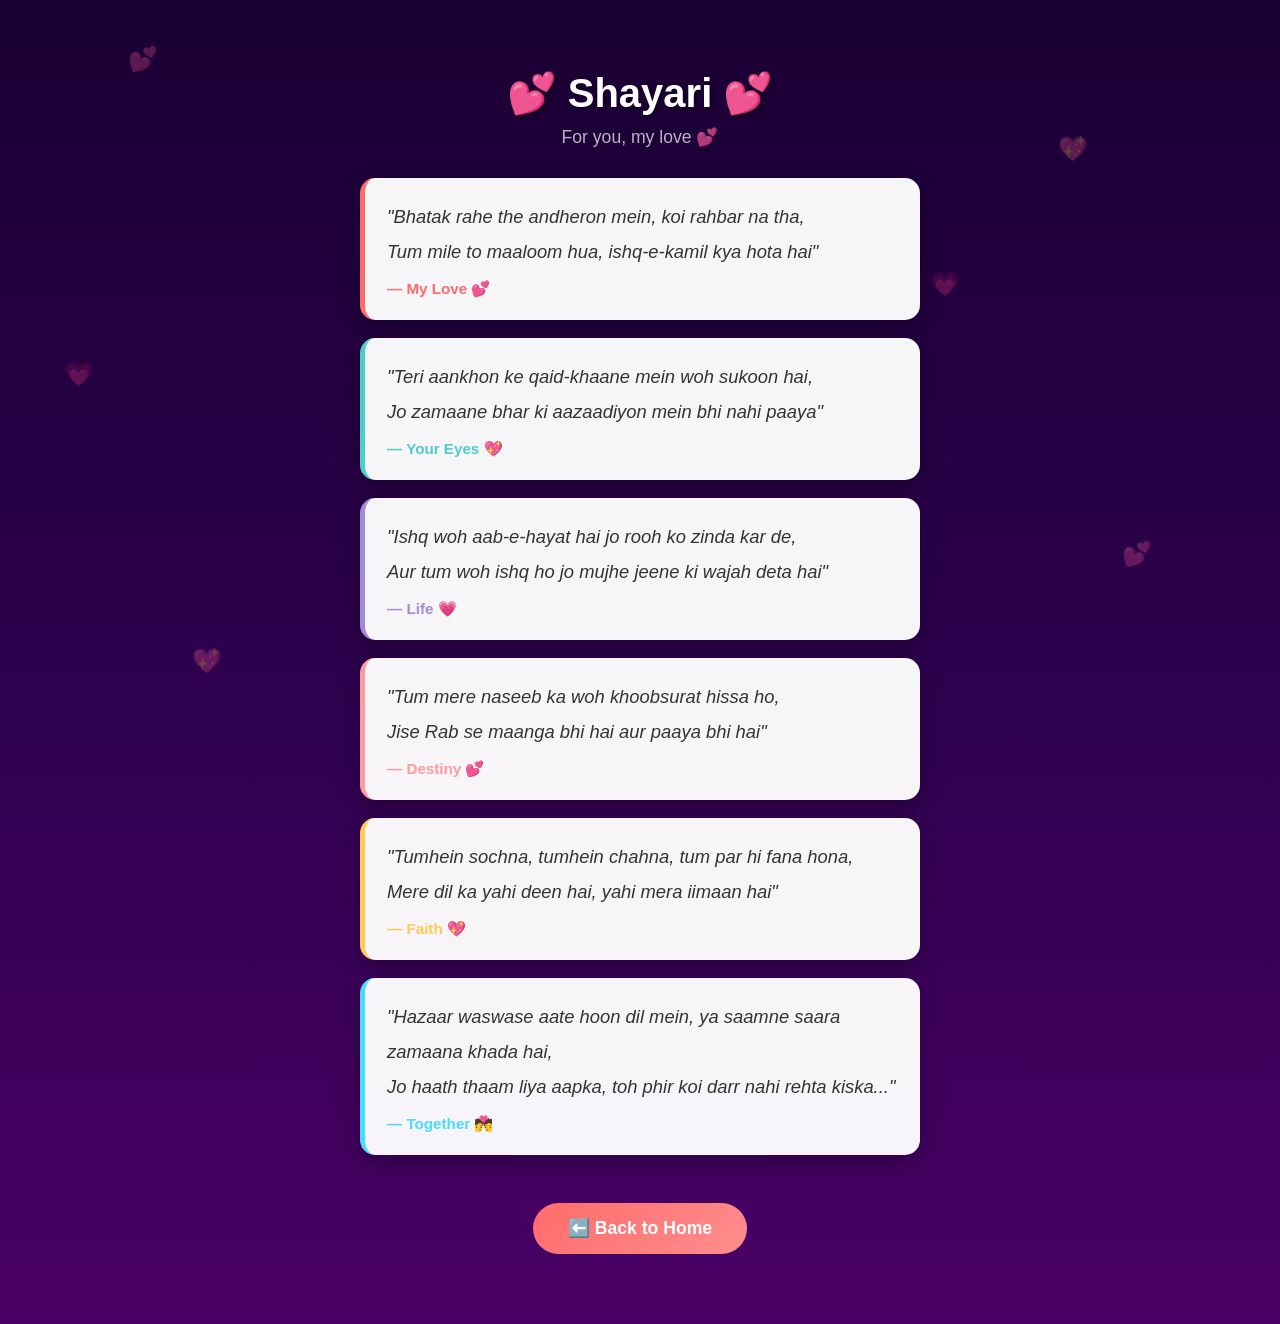
==== shayri.html @ f6050406 "Add files via upload" ====
<!DOCTYPE html>
<html lang="en">
<head>
    <meta charset="UTF-8">
    <meta name="viewport" content="width=device-width, initial-scale=1.0">
    <title>💕 Shayari</title>
    <link rel="stylesheet" href="style.css">
    <style>
        body {
            font-family: 'Arial', sans-serif;
            min-height: 100vh;
            background: linear-gradient(180deg, #1a0033 0%, #2d004d 50%, #4a0066 100%);
            padding: 30px 20px;
        }
        
        .container {
            max-width: 600px;
            margin: 0 auto;
            text-align: center;
        }
        
        h1 {
            color: white;
            font-size: 2.5rem;
            margin-bottom: 10px;
            text-shadow: 2px 2px 4px rgba(0,0,0,0.5);
        }
        
        .subtitle {
            color: white;
            opacity: 0.7;
            margin-bottom: 30px;
            font-size: 1.1rem;
        }
        
        /* Floating hearts */
        .hearts {
            position: fixed;
            top: 0;
            left: 0;
            width: 100%;
            height: 100%;
            pointer-events: none;
            z-index: 0;
        }
        
        .hearts span {
            position: absolute;
            opacity: 0.3;
            font-size: 1.5rem;
            animation: float 3s ease-in-out infinite;
        }
        
        .hearts span:nth-child(1) { top: 5%; left: 10%; animation-delay: 0s; }
        .hearts span:nth-child(2) { top: 15%; right: 15%; animation-delay: 0.5s; }
        .hearts span:nth-child(3) { top: 40%; left: 5%; animation-delay: 1s; }
        .hearts span:nth-child(4) { top: 60%; right: 10%; animation-delay: 1.5s; }
        .hearts span:nth-child(5) { bottom: 25%; left: 15%; animation-delay: 2s; }
        .hearts span:nth-child(6) { top: 30%; right: 25%; animation-delay: 2.5s; }
        
        @keyframes float {
            0%, 100% { transform: translateY(0); }
            50% { transform: translateY(-15px); }
        }
        
        /* Shayari cards */
        .shayari-list {
            position: relative;
            z-index: 1;
            text-align: left;
        }
        
        .shayari-card {
            background: rgba(255,255,255,0.96);
            border-radius: 15px;
            padding: 22px;
            margin-bottom: 18px;
            border-left: 5px solid #ff6b6b;
            box-shadow: 0 8px 25px rgba(0,0,0,0.3);
        }
        
        .shayari-card:nth-child(2) { border-left-color: #4ecdc4; }
        .shayari-card:nth-child(3) { border-left-color: #a18cd1; }
        .shayari-card:nth-child(4) { border-left-color: #ff9a9e; }
        .shayari-card:nth-child(5) { border-left-color: #feca57; }
        .shayari-card:nth-child(6) { border-left-color: #48dbfb; }
        
        .shayari-card p {
            color: #333;
            font-size: 1.15rem;
            font-style: italic;
            line-height: 1.9;
            margin-bottom: 10px;
        }
        
        .shayari-card span {
            color: #ff6b6b;
            font-weight: bold;
            font-size: 0.95rem;
        }
        
        .shayari-card:nth-child(2) span { color: #4ecdc4; }
        .shayari-card:nth-child(3) span { color: #a18cd1; }
        .shayari-card:nth-child(4) span { color: #ff9a9e; }
        .shayari-card:nth-child(5) span { color: #feca57; }
        .shayari-card:nth-child(6) span { color: #48dbfb; }
        
        /* Back button */
        .back-btn {
            display: inline-block;
            margin-top: 30px;
            padding: 15px 35px;
            background: linear-gradient(135deg, #ff6b6b, #ff8e8e);
            color: white;
            text-decoration: none;
            border-radius: 50px;
            font-size: 1.1rem;
            font-weight: bold;
            transition: all 0.3s;
        }
        
        .back-btn:hover {
            transform: translateY(-3px);
            box-shadow: 0 10px 20px rgba(255,107,107,0.4);
        }
    </style>
</head>
<body>
    <!-- Floating hearts decoration -->
    <div class="hearts">
        <span>💕</span>
        <span>💖</span>
        <span>💗</span>
        <span>💕</span>
        <span>💖</span>
        <span>💗</span>
    </div>
    
    <div class="container">
        <h1>💕 Shayari 💕</h1>
        <p class="subtitle">For you, my love 💕</p>
        
        <div class="shayari-list">
            <!-- Shayari 1 -->
            <div class="shayari-card">
                <p>"Bhatak rahe the andheron mein, koi rahbar na tha,<br>
                Tum mile to maaloom hua, ishq-e-kamil kya hota hai"</p>
                <span>— My Love 💕</span>
            </div>
            
            <!-- Shayari 2 -->
            <div class="shayari-card">
                <p>"Teri aankhon ke qaid-khaane mein woh sukoon hai,<br>
                Jo zamaane bhar ki aazaadiyon mein bhi nahi paaya"</p>
                <span>— Your Eyes 💖</span>
            </div>
            
            <!-- Shayari 3 -->
            <div class="shayari-card">
                <p>"Ishq woh aab-e-hayat hai jo rooh ko zinda kar de,<br>
                Aur tum woh ishq ho jo mujhe jeene ki wajah deta hai"</p>
                <span>— Life 💗</span>
            </div>
            
            <!-- Shayari 4 -->
            <div class="shayari-card">
                <p>"Tum mere naseeb ka woh khoobsurat hissa ho,<br>
                Jise Rab se maanga bhi hai aur paaya bhi hai"</p>
                <span>— Destiny 💕</span>
            </div>
            
            <!-- Shayari 5 -->
            <div class="shayari-card">
                <p>"Tumhein sochna, tumhein chahna, tum par hi fana hona,<br>
                Mere dil ka yahi deen hai, yahi mera iimaan hai"</p>
                <span>— Faith 💖</span>
            </div>
            
            <!-- Shayari 6 -->
            <div class="shayari-card">
                <p>"Hazaar waswase aate hoon dil mein, ya saamne saara zamaana khada hai,<br>
                Jo haath thaam liya aapka, toh phir koi darr nahi rehta kiska..."</p>
                <span>— Together 💏</span>
            </div>
        </div>
        
        <a href="index.html" class="back-btn">⬅️ Back to Home</a>
    </div>
</body>
</html>
---- style.css ----
* {
    margin: 0;
    padding: 0;
    box-sizing: border-box;
}

body {
    font-family: 'Arial', sans-serif;
    min-height: 100vh;
    background: linear-gradient(135deg, #ff9a9e 0%, #fecfef 50%, #fecfef 100%);
}

.container {
    max-width: 800px;
    margin: 0 auto;
    padding: 40px 20px;
    text-align: center;
}

.title {
    font-size: 3rem;
    color: #fff;
    text-shadow: 2px 2px 4px rgba(0,0,0,0.2);
    margin-bottom: 40px;
}

.subtitle {
    font-size: 1.5rem;
    color: #fff;
    margin-bottom: 20px;
}

.countdown {
    display: flex;
    justify-content: center;
    gap: 20px;
    margin-bottom: 40px;
}

.time-block {
    background: rgba(255,255,255,0.9);
    padding: 20px;
    border-radius: 15px;
    min-width: 80px;
}

.time-block span {
    display: block;
    font-size: 2.5rem;
    font-weight: bold;
    color: #ff6b6b;
}

.time-block label {
    font-size: 0.9rem;
    color: #666;
    text-transform: uppercase;
}

.lock-message {
    font-size: 1.5rem;
    color: #fff;
    background: rgba(0,0,0,0.2);
    padding: 20px;
    border-radius: 10px;
}

.unlocked h2 {
    font-size: 3rem;
    color: #fff;
}

.gift-box {
    font-size: 8rem;
    margin: 30px 0;
}
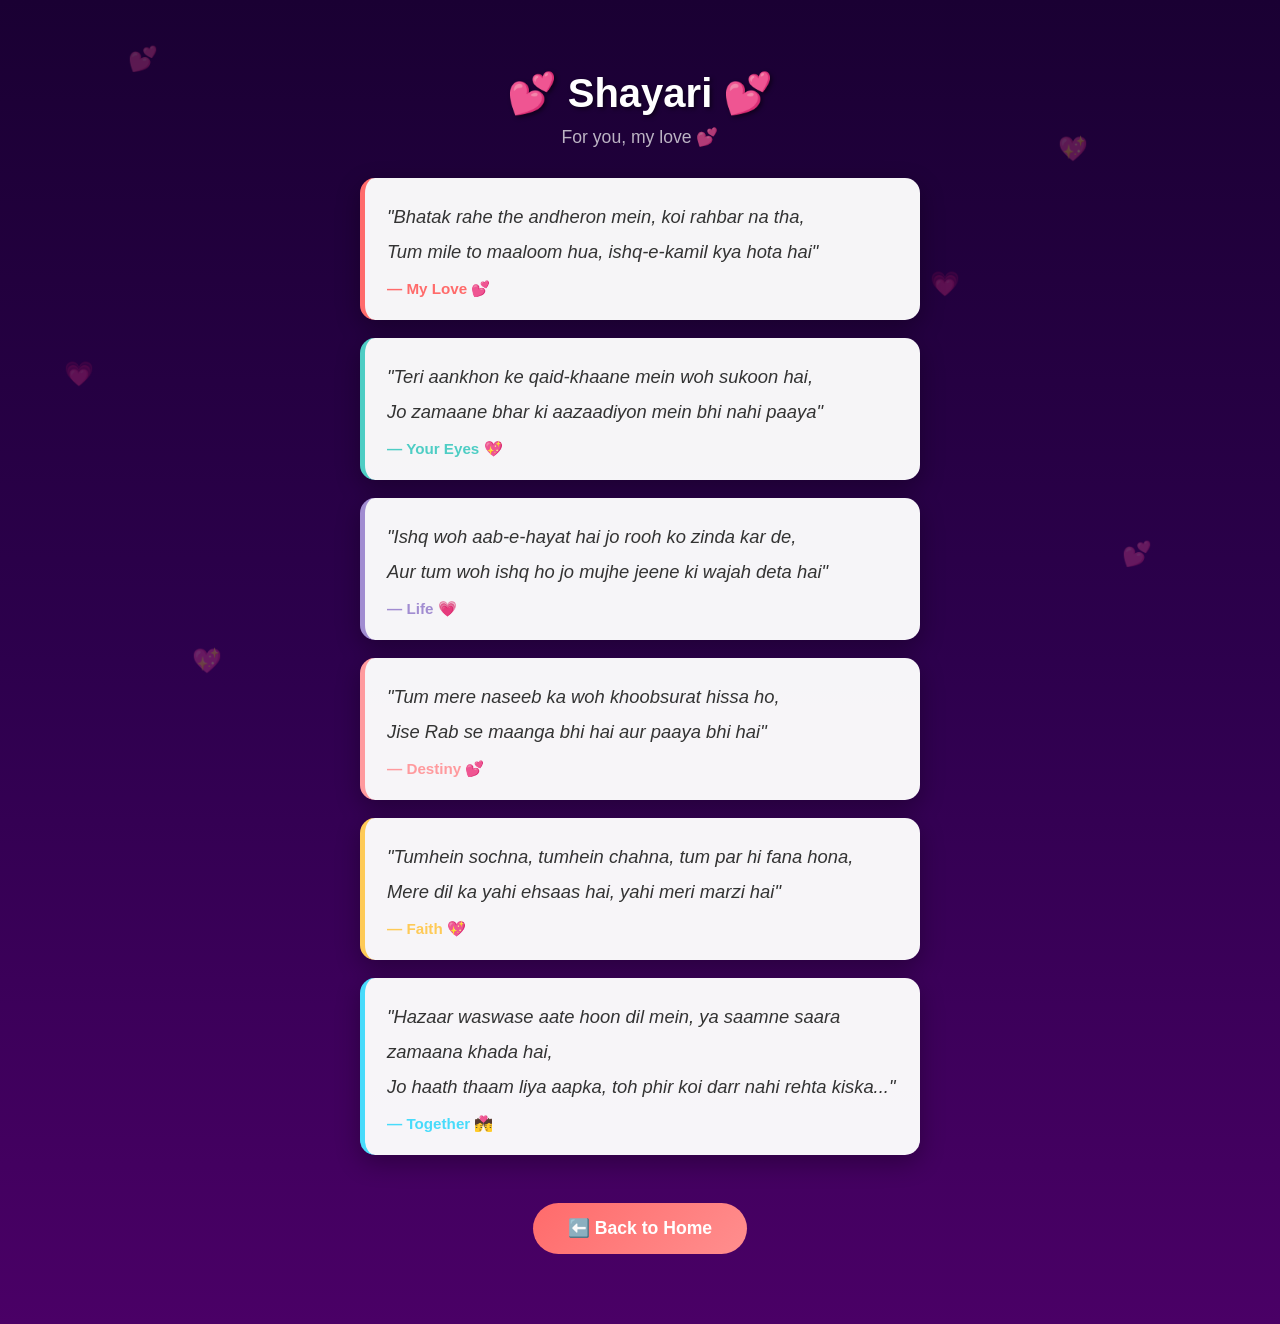
==== commit 88d95ca6: "Fix HTML character encoding issues in shayri.html" ====
--- a/shayri.html
+++ b/shayri.html
@@ -172,7 +172,7 @@
             <!-- Shayari 5 -->
             <div class="shayari-card">
                 <p>"Tumhein sochna, tumhein chahna, tum par hi fana hona,<br>
-                Mere dil ka yahi deen hai, yahi mera iimaan hai"</p>
+                Mere dil ka yahi ehsaas hai, yahi meri marzi hai"</p>
                 <span>— Faith 💖</span>
             </div>
             
@@ -187,4 +187,4 @@
         <a href="index.html" class="back-btn">⬅️ Back to Home</a>
     </div>
 </body>
-</html>+</html>
